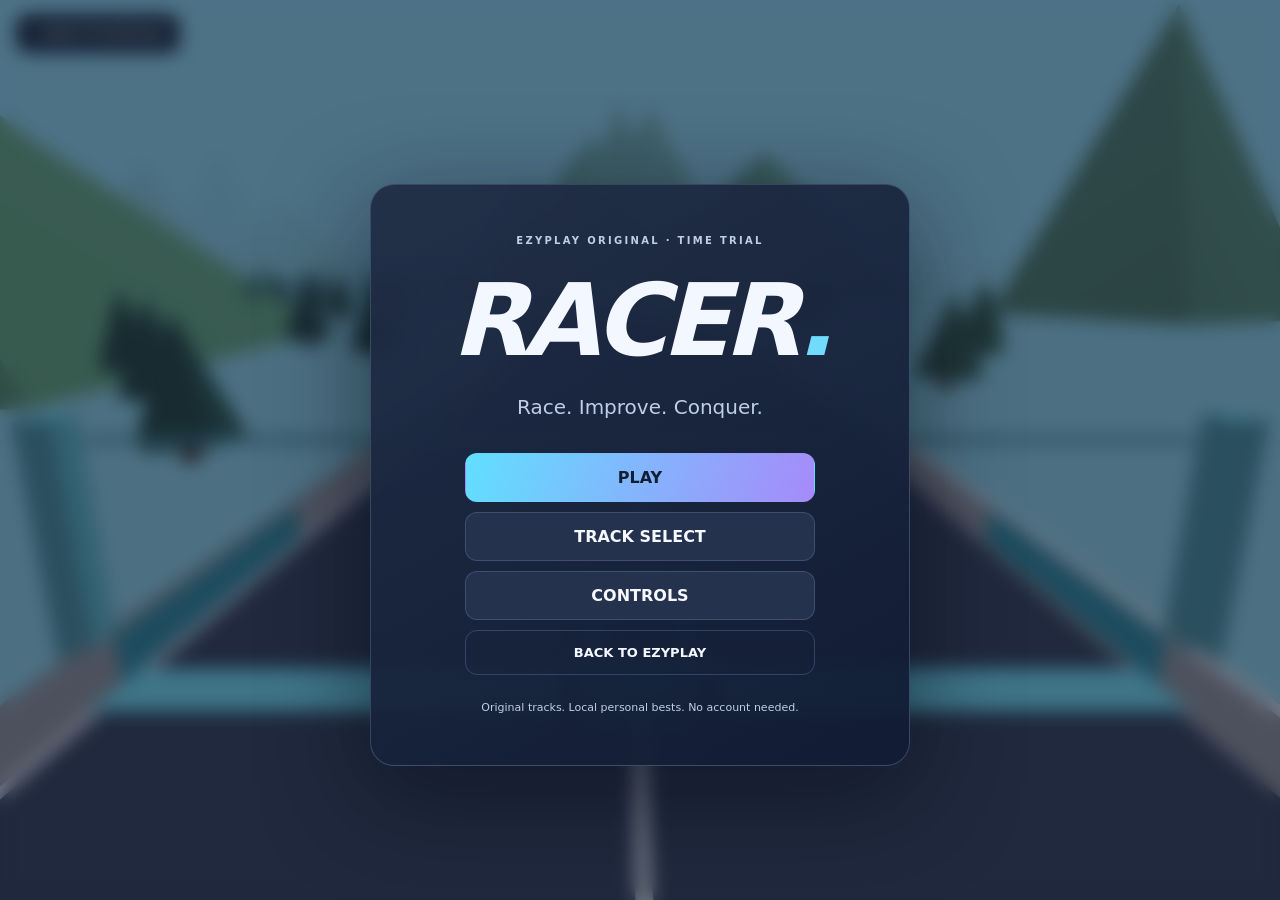
==== racer/index.html @ 3d2c8586 "Build original WebGL Racer scene, arcade vehicle and reliable keyboard/touch input" ====
<!doctype html><html lang="en"><head><meta charset="utf-8"><meta name="viewport" content="width=device-width,initial-scale=1,maximum-scale=1,user-scalable=no,viewport-fit=cover"><meta name="theme-color" content="#10172d"><title>Racer — EzyPlay</title><link rel="stylesheet" href="racer.css"></head><body>
<canvas id="scene" aria-label="Racer 3D racing view"></canvas><a id="platformHome" href="../">← BACK TO EZYPLAY</a>
<div id="hud" hidden><div><strong id="trackLabel">First Gear</strong><span id="checkpointLabel">CHECKPOINTS</span></div><div class="timing"><strong id="timer">00:00.000</strong><span id="speed">0 KM/H</span></div><button id="pauseButton">PAUSE</button><button id="restartButton">RESTART</button></div>
<div id="countdown" aria-live="polite"></div><div id="notice" role="status"></div>
<section id="menu" class="overlay"><div class="panel menu-panel"><p class="eyebrow">EZYPLAY ORIGINAL · TIME TRIAL</p><h1>RACER<span>.</span></h1><p class="subtitle">Race. Improve. Conquer.</p><div class="menu-actions"><button id="playButton" class="primary">PLAY</button><button id="trackSelectButton">TRACK SELECT</button><button id="controlsButton">CONTROLS</button><a class="button-link" href="../">BACK TO EZYPLAY</a></div><p class="small">Original tracks. Local personal bests. No account needed.</p></div></section>
<section id="trackMenu" class="overlay" hidden><div class="panel wide"><div class="panel-heading"><h2>CHOOSE YOUR TRACK</h2><button id="trackBack">BACK</button></div><div id="trackCards" class="track-cards"></div></div></section>
<section id="help" class="overlay" hidden><div class="panel"><h2>HOW TO DRIVE</h2><p>Hold accelerate and steer smoothly. Brake before tight turns. Hold brake after stopping to reverse.</p><dl><dt>Accelerate</dt><dd>W / ↑</dd><dt>Brake / reverse</dt><dd>S / ↓</dd><dt>Steer</dt><dd>A / D or ← / →</dd><dt>Restart / pause</dt><dd>R / Escape</dd></dl><p>On iPad, hold the large steering and pedal buttons together. Releasing a finger releases that input. Leaving the page pauses the race.</p><p>Pass all checkpoint gates in order, then cross the finish. Off-track recovery returns you to the last checkpoint with a 3-second penalty.</p><button id="helpBack" class="primary">GOT IT</button></div></section>
<section id="pauseMenu" class="overlay" hidden><div class="panel"><h2>PAUSED</h2><p>Your timer is stopped.</p><div class="menu-actions"><button id="resumeButton" class="primary">RESUME</button><button id="pauseRestart">RESTART</button><button id="pauseTracks">TRACK SELECT</button></div></div></section>
<section id="result" class="overlay" hidden><div class="panel"><p class="eyebrow">FINISH LINE CROSSED</p><h2>TRACK COMPLETE!</h2><h3 id="resultTrack"></h3><p id="resultMedal" class="medal"></p><div class="result-times"><div>YOUR TIME<strong id="resultTime"></strong></div><div>PERSONAL BEST<strong id="resultBest"></strong></div></div><p id="resultUnlock"></p><div class="menu-actions"><button id="retryButton" class="primary">RETRY</button><button id="nextButton">NEXT TRACK</button><button id="resultTracks">TRACK SELECT</button></div></div></section>
<div id="driveControls" hidden><div class="steering"><button data-drive="left" aria-label="Steer left">◀<small>LEFT</small></button><button data-drive="right" aria-label="Steer right">▶<small>RIGHT</small></button></div><div class="pedals"><button data-drive="brake" class="brake">BRAKE<small>REVERSE</small></button><button data-drive="throttle" class="accelerate">GO<small>ACCELERATE</small></button></div></div>
<section id="graphicsError" class="overlay" hidden><div class="panel"><h2>3D GRAPHICS UNAVAILABLE</h2><p id="graphicsMessage"></p><button onclick="location.reload()">RELOAD RACER</button><a class="button-link" href="../">BACK TO EZYPLAY</a></div></section>
<script type="module" src="racer.mjs"></script></body></html>
---- racer/racer.css ----
:root{color-scheme:dark;font-family:system-ui,-apple-system,BlinkMacSystemFont,"Segoe UI",sans-serif;color:#f3f7ff;background:#10172d}*{box-sizing:border-box;-webkit-user-select:none;user-select:none;-webkit-touch-callout:none}html,body{margin:0;width:100%;height:100%;overflow:hidden;overscroll-behavior:none}button,a{-webkit-tap-highlight-color:transparent}button{font:inherit;border:1px solid #7588b455;border-radius:12px;background:#25324e;color:#f5f8ff;padding:14px 18px;font-weight:800;cursor:pointer;touch-action:manipulation;min-height:48px}button:hover{filter:brightness(1.12)}button:disabled{opacity:.4;cursor:not-allowed}button:focus-visible,a:focus-visible{outline:3px solid #78e4ff;outline-offset:3px}button.primary{background:linear-gradient(110deg,#61dfff,#a68afa);color:#101e37;border-color:transparent}a{color:inherit;text-decoration:none}.button-link{display:block;border:1px solid #7588b455;padding:14px;border-radius:12px;font-size:13px;font-weight:800;text-align:center}#scene{position:fixed;inset:0;width:100%;height:100%;display:block;touch-action:none}#platformHome{position:fixed;z-index:5;top:max(14px,env(safe-area-inset-top));left:max(16px,env(safe-area-inset-left));background:#111b32df;border:1px solid #ffffff20;padding:12px 14px;border-radius:12px;font-size:11px;font-weight:850;letter-spacing:.5px;touch-action:manipulation}.overlay{position:fixed;z-index:10;inset:0;display:flex;align-items:center;justify-content:center;background:#0a102283;backdrop-filter:blur(9px);padding:70px 20px 20px;overflow:auto}.panel{background:linear-gradient(150deg,#202d46f5,#111c34f5);border:1px solid #809ac150;border-radius:24px;padding:28px;width:min(540px,100%);max-height:100%;overflow:auto;box-shadow:0 28px 100px #03091688;text-align:center}.wide{width:min(1100px,100%)}.menu-panel{padding:38px 32px}.eyebrow{font-size:10px;letter-spacing:2.3px;color:#97dcff;font-weight:850}h1{font-size:clamp(64px,12vw,100px);font-style:italic;letter-spacing:-6px;line-height:1;margin:22px 0 10px}h1 span{color:#70dbfa}h2{font-size:25px;letter-spacing:-.5px;margin:10px 0 18px}h3{margin:8px 0}.subtitle{font-size:20px;color:#bbcce6;margin-bottom:30px}.menu-actions{display:grid;gap:10px;max-width:350px;margin:20px auto 0}.small{font-size:11px;color:#94a6c4;line-height:1.6;margin-top:24px}.panel>p{line-height:1.6;color:#bfcee6}.panel dl{display:grid;grid-template-columns:1fr 1fr;text-align:left;gap:12px;font-size:14px}.panel dd{margin:0;color:#80e5ff;font-weight:800}.panel dt{color:#aebdd5}#hud{position:fixed;z-index:4;top:max(70px,calc(env(safe-area-inset-top) + 60px));left:max(16px,env(safe-area-inset-left));right:max(16px,env(safe-area-inset-right));display:flex;align-items:flex-start;gap:8px;pointer-events:none}#hud>div{background:#101c33d9;border:1px solid #fff2;border-radius:12px;padding:10px 14px}#hud strong,#hud span{display:block}#trackLabel{font-size:14px}#checkpointLabel{font-size:10px;color:#a8c2df;margin-top:5px}.timing{margin-left:auto;min-width:128px;text-align:right}#timer{font-size:23px;font-variant-numeric:tabular-nums;letter-spacing:1px}#speed{font-size:11px;color:#83e5ff;margin-top:3px}#hud button{pointer-events:auto;padding:12px;font-size:11px}#countdown{position:fixed;z-index:6;top:38%;left:50%;transform:translate(-50%,-50%);font-size:clamp(64px,15vw,120px);font-weight:950;color:#fbffff;text-shadow:0 5px 25px #122544aa;pointer-events:none}#notice{position:fixed;z-index:7;top:155px;left:50%;transform:translateX(-50%);color:#fff;background:#15213acc;border-radius:10px;padding:8px 14px;font-size:13px;text-align:center;pointer-events:none}#notice:empty{display:none}#driveControls{position:fixed;z-index:5;bottom:max(22px,env(safe-area-inset-bottom));left:max(20px,env(safe-area-inset-left));right:max(20px,env(safe-area-inset-right));display:flex;justify-content:space-between;pointer-events:none;gap:16px}.steering,.pedals{display:flex;gap:12px;align-items:flex-end}#driveControls button{pointer-events:auto;touch-action:none;min-width:80px;width:clamp(80px,11vw,116px);height:clamp(80px,12vw,118px);font-size:24px;border:2px solid #d9eaff70;background:#182940c9;box-shadow:0 5px 20px #09132433;backdrop-filter:blur(4px)}#driveControls small{display:block;font-size:10px;margin-top:8px;letter-spacing:.4px}#driveControls .accelerate{background:#1b715cda;color:#d9fff2;border-color:#81f8c6}#driveControls .brake{font-size:14px;background:#61354edb;border-color:#e6a3bc}#driveControls button.held{background:#effbff;color:#15253c;transform:translateY(2px);box-shadow:0 0 25px #aee9ff66}.panel-heading{display:flex;align-items:center;justify-content:space-between;gap:12px;text-align:left}.track-cards{display:grid;grid-template-columns:repeat(auto-fit,minmax(205px,1fr));gap:12px;margin-top:16px}.track-card{border:1px solid #7184a14a;border-radius:15px;padding:18px;text-align:left;background:#101c32}.track-card h3{font-size:17px}.track-card p{font-size:12px;color:#aebed7;line-height:1.6}.track-card button{width:100%;margin-top:10px}.track-card.locked{opacity:.6}.track-number{color:#81dfff;font-size:11px;font-weight:850;letter-spacing:1px}.result-times{display:grid;grid-template-columns:1fr 1fr;gap:12px;margin:24px 0;font-size:11px;color:#9cb5d5}.result-times strong{display:block;color:#f6fcff;font-size:25px;margin-top:8px;font-variant-numeric:tabular-nums}.medal{font-size:24px;font-weight:850;color:#ffdd8e!important}[hidden]{display:none!important}@media(max-width:620px){.panel{padding:22px}.overlay{padding:65px 14px 14px}#hud{left:10px;right:10px;gap:5px}#hud>div{padding:9px}#trackLabel{font-size:12px;max-width:120px}#hud button{padding:8px;min-height:42px;font-size:9px}#timer{font-size:19px}.timing{min-width:110px}#driveControls{left:10px;right:10px;bottom:max(14px,env(safe-area-inset-bottom));gap:6px}.steering,.pedals{gap:6px}#driveControls button{min-width:66px;width:clamp(66px,19vw,94px);height:85px;font-size:21px}#driveControls .brake{font-size:11px}#driveControls small{font-size:8px}.result-times strong{font-size:21px}}@media(max-height:550px){.overlay{padding-top:58px}.menu-panel{padding:18px}h1{font-size:64px;margin:12px 0}.subtitle{margin:12px 0}.menu-actions{grid-template-columns:1fr 1fr;max-width:460px;margin-top:14px}.small{margin-top:12px}#driveControls button{height:76px;min-width:76px;width:76px}#hud{top:60px}#countdown{top:45%}}@media(prefers-reduced-motion:reduce){*{scroll-behavior:auto!important}}
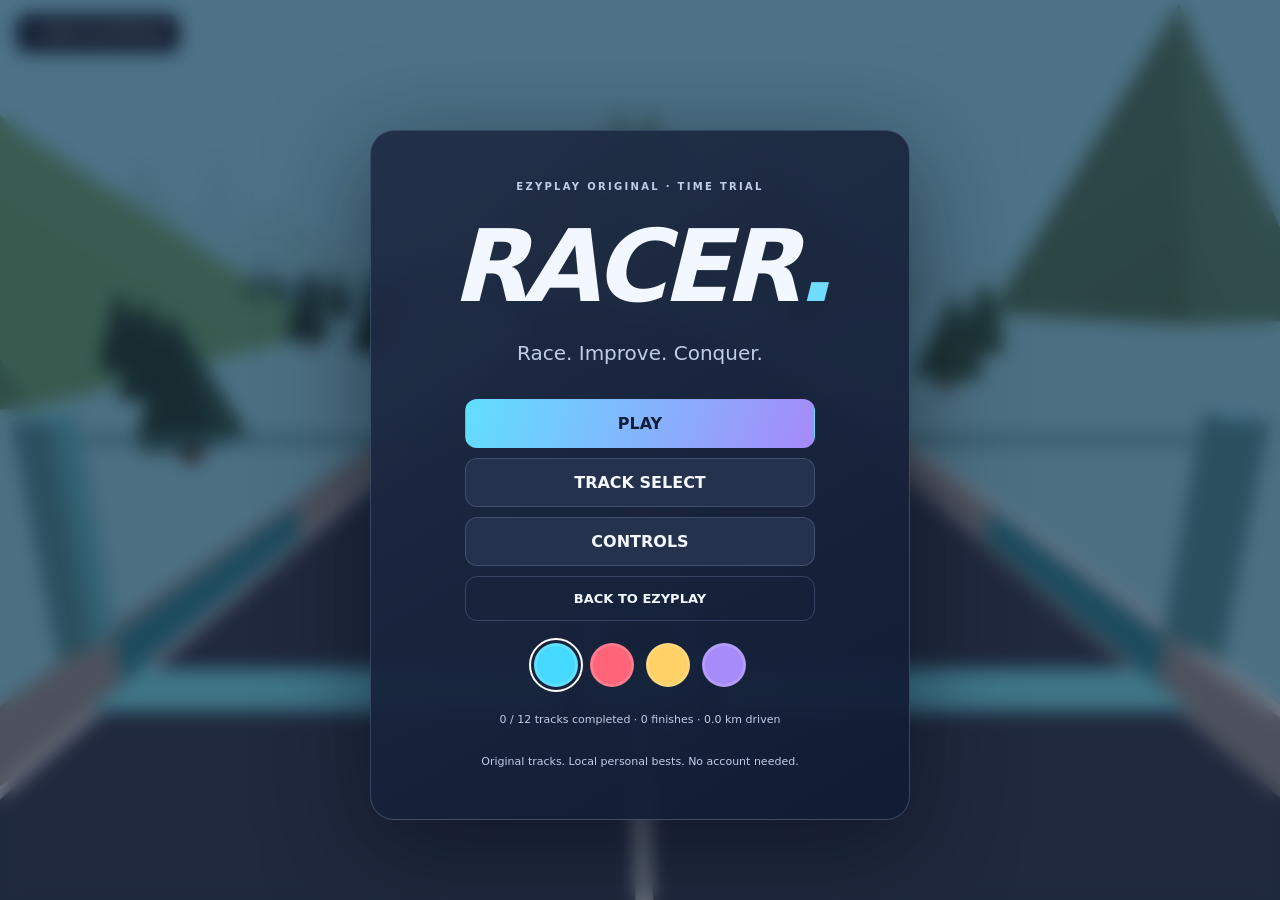
==== commit bfb54e88: "Save Racer unlocks, best times, medals, colors and race statistics in an isolated key" ====
--- a/racer/index.html
+++ b/racer/index.html
@@ -2,7 +2,7 @@
 <canvas id="scene" aria-label="Racer 3D racing view"></canvas><a id="platformHome" href="../">← BACK TO EZYPLAY</a>
 <div id="hud" hidden><div><strong id="trackLabel">First Gear</strong><span id="checkpointLabel">CHECKPOINTS</span></div><div class="timing"><strong id="timer">00:00.000</strong><span id="speed">0 KM/H</span></div><button id="pauseButton">PAUSE</button><button id="restartButton">RESTART</button></div>
 <div id="countdown" aria-live="polite"></div><div id="notice" role="status"></div>
-<section id="menu" class="overlay"><div class="panel menu-panel"><p class="eyebrow">EZYPLAY ORIGINAL · TIME TRIAL</p><h1>RACER<span>.</span></h1><p class="subtitle">Race. Improve. Conquer.</p><div class="menu-actions"><button id="playButton" class="primary">PLAY</button><button id="trackSelectButton">TRACK SELECT</button><button id="controlsButton">CONTROLS</button><a class="button-link" href="../">BACK TO EZYPLAY</a></div><p class="small">Original tracks. Local personal bests. No account needed.</p></div></section>
+<section id="menu" class="overlay"><div class="panel menu-panel"><p class="eyebrow">EZYPLAY ORIGINAL · TIME TRIAL</p><h1>RACER<span>.</span></h1><p class="subtitle">Race. Improve. Conquer.</p><div class="menu-actions"><button id="playButton" class="primary">PLAY</button><button id="trackSelectButton">TRACK SELECT</button><button id="controlsButton">CONTROLS</button><a class="button-link" href="../">BACK TO EZYPLAY</a></div><div id="colorOptions" class="color-options" aria-label="Vehicle color"></div><p id="progressSummary" class="small"></p><p class="small">Original tracks. Local personal bests. No account needed.</p></div></section>
 <section id="trackMenu" class="overlay" hidden><div class="panel wide"><div class="panel-heading"><h2>CHOOSE YOUR TRACK</h2><button id="trackBack">BACK</button></div><div id="trackCards" class="track-cards"></div></div></section>
 <section id="help" class="overlay" hidden><div class="panel"><h2>HOW TO DRIVE</h2><p>Hold accelerate and steer smoothly. Brake before tight turns. Hold brake after stopping to reverse.</p><dl><dt>Accelerate</dt><dd>W / ↑</dd><dt>Brake / reverse</dt><dd>S / ↓</dd><dt>Steer</dt><dd>A / D or ← / →</dd><dt>Restart / pause</dt><dd>R / Escape</dd></dl><p>On iPad, hold the large steering and pedal buttons together. Releasing a finger releases that input. Leaving the page pauses the race.</p><p>Pass all checkpoint gates in order, then cross the finish. Off-track recovery returns you to the last checkpoint with a 3-second penalty.</p><button id="helpBack" class="primary">GOT IT</button></div></section>
 <section id="pauseMenu" class="overlay" hidden><div class="panel"><h2>PAUSED</h2><p>Your timer is stopped.</p><div class="menu-actions"><button id="resumeButton" class="primary">RESUME</button><button id="pauseRestart">RESTART</button><button id="pauseTracks">TRACK SELECT</button></div></div></section>
--- a/racer/racer.css
+++ b/racer/racer.css
@@ -1 +1,3 @@
 :root{color-scheme:dark;font-family:system-ui,-apple-system,BlinkMacSystemFont,"Segoe UI",sans-serif;color:#f3f7ff;background:#10172d}*{box-sizing:border-box;-webkit-user-select:none;user-select:none;-webkit-touch-callout:none}html,body{margin:0;width:100%;height:100%;overflow:hidden;overscroll-behavior:none}button,a{-webkit-tap-highlight-color:transparent}button{font:inherit;border:1px solid #7588b455;border-radius:12px;background:#25324e;color:#f5f8ff;padding:14px 18px;font-weight:800;cursor:pointer;touch-action:manipulation;min-height:48px}button:hover{filter:brightness(1.12)}button:disabled{opacity:.4;cursor:not-allowed}button:focus-visible,a:focus-visible{outline:3px solid #78e4ff;outline-offset:3px}button.primary{background:linear-gradient(110deg,#61dfff,#a68afa);color:#101e37;border-color:transparent}a{color:inherit;text-decoration:none}.button-link{display:block;border:1px solid #7588b455;padding:14px;border-radius:12px;font-size:13px;font-weight:800;text-align:center}#scene{position:fixed;inset:0;width:100%;height:100%;display:block;touch-action:none}#platformHome{position:fixed;z-index:5;top:max(14px,env(safe-area-inset-top));left:max(16px,env(safe-area-inset-left));background:#111b32df;border:1px solid #ffffff20;padding:12px 14px;border-radius:12px;font-size:11px;font-weight:850;letter-spacing:.5px;touch-action:manipulation}.overlay{position:fixed;z-index:10;inset:0;display:flex;align-items:center;justify-content:center;background:#0a102283;backdrop-filter:blur(9px);padding:70px 20px 20px;overflow:auto}.panel{background:linear-gradient(150deg,#202d46f5,#111c34f5);border:1px solid #809ac150;border-radius:24px;padding:28px;width:min(540px,100%);max-height:100%;overflow:auto;box-shadow:0 28px 100px #03091688;text-align:center}.wide{width:min(1100px,100%)}.menu-panel{padding:38px 32px}.eyebrow{font-size:10px;letter-spacing:2.3px;color:#97dcff;font-weight:850}h1{font-size:clamp(64px,12vw,100px);font-style:italic;letter-spacing:-6px;line-height:1;margin:22px 0 10px}h1 span{color:#70dbfa}h2{font-size:25px;letter-spacing:-.5px;margin:10px 0 18px}h3{margin:8px 0}.subtitle{font-size:20px;color:#bbcce6;margin-bottom:30px}.menu-actions{display:grid;gap:10px;max-width:350px;margin:20px auto 0}.small{font-size:11px;color:#94a6c4;line-height:1.6;margin-top:24px}.panel>p{line-height:1.6;color:#bfcee6}.panel dl{display:grid;grid-template-columns:1fr 1fr;text-align:left;gap:12px;font-size:14px}.panel dd{margin:0;color:#80e5ff;font-weight:800}.panel dt{color:#aebdd5}#hud{position:fixed;z-index:4;top:max(70px,calc(env(safe-area-inset-top) + 60px));left:max(16px,env(safe-area-inset-left));right:max(16px,env(safe-area-inset-right));display:flex;align-items:flex-start;gap:8px;pointer-events:none}#hud>div{background:#101c33d9;border:1px solid #fff2;border-radius:12px;padding:10px 14px}#hud strong,#hud span{display:block}#trackLabel{font-size:14px}#checkpointLabel{font-size:10px;color:#a8c2df;margin-top:5px}.timing{margin-left:auto;min-width:128px;text-align:right}#timer{font-size:23px;font-variant-numeric:tabular-nums;letter-spacing:1px}#speed{font-size:11px;color:#83e5ff;margin-top:3px}#hud button{pointer-events:auto;padding:12px;font-size:11px}#countdown{position:fixed;z-index:6;top:38%;left:50%;transform:translate(-50%,-50%);font-size:clamp(64px,15vw,120px);font-weight:950;color:#fbffff;text-shadow:0 5px 25px #122544aa;pointer-events:none}#notice{position:fixed;z-index:7;top:155px;left:50%;transform:translateX(-50%);color:#fff;background:#15213acc;border-radius:10px;padding:8px 14px;font-size:13px;text-align:center;pointer-events:none}#notice:empty{display:none}#driveControls{position:fixed;z-index:5;bottom:max(22px,env(safe-area-inset-bottom));left:max(20px,env(safe-area-inset-left));right:max(20px,env(safe-area-inset-right));display:flex;justify-content:space-between;pointer-events:none;gap:16px}.steering,.pedals{display:flex;gap:12px;align-items:flex-end}#driveControls button{pointer-events:auto;touch-action:none;min-width:80px;width:clamp(80px,11vw,116px);height:clamp(80px,12vw,118px);font-size:24px;border:2px solid #d9eaff70;background:#182940c9;box-shadow:0 5px 20px #09132433;backdrop-filter:blur(4px)}#driveControls small{display:block;font-size:10px;margin-top:8px;letter-spacing:.4px}#driveControls .accelerate{background:#1b715cda;color:#d9fff2;border-color:#81f8c6}#driveControls .brake{font-size:14px;background:#61354edb;border-color:#e6a3bc}#driveControls button.held{background:#effbff;color:#15253c;transform:translateY(2px);box-shadow:0 0 25px #aee9ff66}.panel-heading{display:flex;align-items:center;justify-content:space-between;gap:12px;text-align:left}.track-cards{display:grid;grid-template-columns:repeat(auto-fit,minmax(205px,1fr));gap:12px;margin-top:16px}.track-card{border:1px solid #7184a14a;border-radius:15px;padding:18px;text-align:left;background:#101c32}.track-card h3{font-size:17px}.track-card p{font-size:12px;color:#aebed7;line-height:1.6}.track-card button{width:100%;margin-top:10px}.track-card.locked{opacity:.6}.track-number{color:#81dfff;font-size:11px;font-weight:850;letter-spacing:1px}.result-times{display:grid;grid-template-columns:1fr 1fr;gap:12px;margin:24px 0;font-size:11px;color:#9cb5d5}.result-times strong{display:block;color:#f6fcff;font-size:25px;margin-top:8px;font-variant-numeric:tabular-nums}.medal{font-size:24px;font-weight:850;color:#ffdd8e!important}[hidden]{display:none!important}@media(max-width:620px){.panel{padding:22px}.overlay{padding:65px 14px 14px}#hud{left:10px;right:10px;gap:5px}#hud>div{padding:9px}#trackLabel{font-size:12px;max-width:120px}#hud button{padding:8px;min-height:42px;font-size:9px}#timer{font-size:19px}.timing{min-width:110px}#driveControls{left:10px;right:10px;bottom:max(14px,env(safe-area-inset-bottom));gap:6px}.steering,.pedals{gap:6px}#driveControls button{min-width:66px;width:clamp(66px,19vw,94px);height:85px;font-size:21px}#driveControls .brake{font-size:11px}#driveControls small{font-size:8px}.result-times strong{font-size:21px}}@media(max-height:550px){.overlay{padding-top:58px}.menu-panel{padding:18px}h1{font-size:64px;margin:12px 0}.subtitle{margin:12px 0}.menu-actions{grid-template-columns:1fr 1fr;max-width:460px;margin-top:14px}.small{margin-top:12px}#driveControls button{height:76px;min-width:76px;width:76px}#hud{top:60px}#countdown{top:45%}}@media(prefers-reduced-motion:reduce){*{scroll-behavior:auto!important}}
+
+.color-options{display:flex;justify-content:center;gap:12px;margin-top:22px}.color-choice{min-height:44px;width:44px;padding:0;border-radius:50%;background:var(--car-color);border:3px solid #ffffff25}.color-choice[aria-pressed=true]{outline:2px solid #fff;outline-offset:3px}
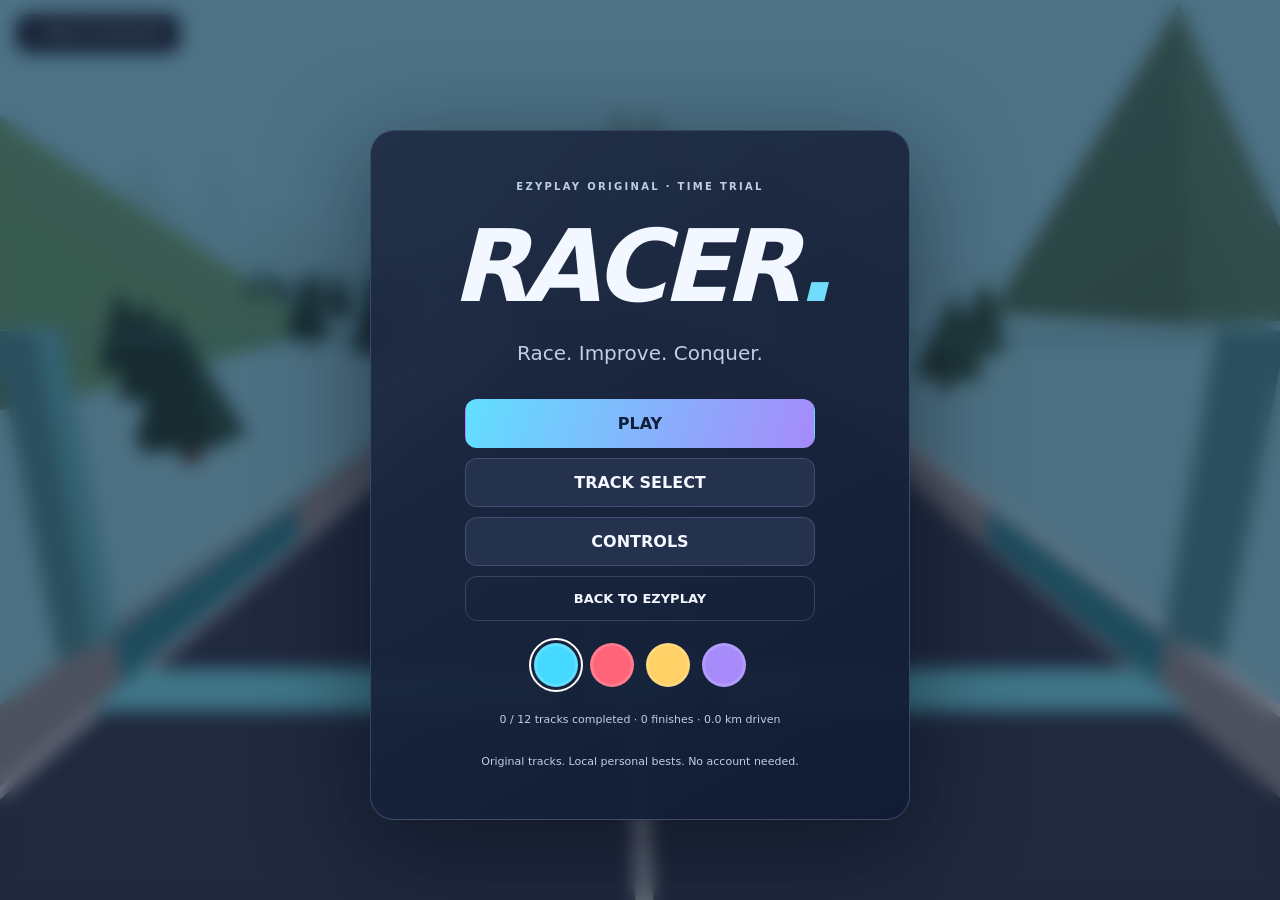
==== commit 4dbd59aa: "Polish Racer menus, scenery, mobile layout and rendering budget" ====
--- a/racer/index.html
+++ b/racer/index.html
@@ -2,11 +2,11 @@
 <canvas id="scene" aria-label="Racer 3D racing view"></canvas><a id="platformHome" href="../">← BACK TO EZYPLAY</a>
 <div id="hud" hidden><div><strong id="trackLabel">First Gear</strong><span id="checkpointLabel">CHECKPOINTS</span></div><div class="timing"><strong id="timer">00:00.000</strong><span id="speed">0 KM/H</span></div><button id="pauseButton">PAUSE</button><button id="restartButton">RESTART</button></div>
 <div id="countdown" aria-live="polite"></div><div id="notice" role="status"></div>
-<section id="menu" class="overlay"><div class="panel menu-panel"><p class="eyebrow">EZYPLAY ORIGINAL · TIME TRIAL</p><h1>RACER<span>.</span></h1><p class="subtitle">Race. Improve. Conquer.</p><div class="menu-actions"><button id="playButton" class="primary">PLAY</button><button id="trackSelectButton">TRACK SELECT</button><button id="controlsButton">CONTROLS</button><a class="button-link" href="../">BACK TO EZYPLAY</a></div><div id="colorOptions" class="color-options" aria-label="Vehicle color"></div><p id="progressSummary" class="small"></p><p class="small">Original tracks. Local personal bests. No account needed.</p></div></section>
+<section id="menu" class="overlay"><div class="panel menu-panel"><p class="eyebrow">EZYPLAY ORIGINAL · TIME TRIAL</p><h1>RACER<span>.</span></h1><p class="subtitle">Race. Improve. Conquer.</p><div class="menu-actions"><button id="playButton" class="primary">PLAY</button><button id="trackSelectButton">TRACK SELECT</button><button id="controlsButton">CONTROLS</button><a class="button-link" href="../">BACK TO EZYPLAY</a></div><p class="orientation-tip">Rotate to landscape for a wider view. Both orientations are supported.</p><div id="colorOptions" class="color-options" aria-label="Vehicle color"></div><p id="progressSummary" class="small"></p><p class="small">Original tracks. Local personal bests. No account needed.</p></div></section>
 <section id="trackMenu" class="overlay" hidden><div class="panel wide"><div class="panel-heading"><h2>CHOOSE YOUR TRACK</h2><button id="trackBack">BACK</button></div><div id="trackCards" class="track-cards"></div></div></section>
 <section id="help" class="overlay" hidden><div class="panel"><h2>HOW TO DRIVE</h2><p>Hold accelerate and steer smoothly. Brake before tight turns. Hold brake after stopping to reverse.</p><dl><dt>Accelerate</dt><dd>W / ↑</dd><dt>Brake / reverse</dt><dd>S / ↓</dd><dt>Steer</dt><dd>A / D or ← / →</dd><dt>Restart / pause</dt><dd>R / Escape</dd></dl><p>On iPad, hold the large steering and pedal buttons together. Releasing a finger releases that input. Leaving the page pauses the race.</p><p>Pass all checkpoint gates in order, then cross the finish. Off-track recovery returns you to the last checkpoint with a 3-second penalty.</p><button id="helpBack" class="primary">GOT IT</button></div></section>
 <section id="pauseMenu" class="overlay" hidden><div class="panel"><h2>PAUSED</h2><p>Your timer is stopped.</p><div class="menu-actions"><button id="resumeButton" class="primary">RESUME</button><button id="pauseRestart">RESTART</button><button id="pauseTracks">TRACK SELECT</button></div></div></section>
 <section id="result" class="overlay" hidden><div class="panel"><p class="eyebrow">FINISH LINE CROSSED</p><h2>TRACK COMPLETE!</h2><h3 id="resultTrack"></h3><p id="resultMedal" class="medal"></p><div class="result-times"><div>YOUR TIME<strong id="resultTime"></strong></div><div>PERSONAL BEST<strong id="resultBest"></strong></div></div><p id="resultUnlock"></p><div class="menu-actions"><button id="retryButton" class="primary">RETRY</button><button id="nextButton">NEXT TRACK</button><button id="resultTracks">TRACK SELECT</button></div></div></section>
-<div id="driveControls" hidden><div class="steering"><button data-drive="left" aria-label="Steer left">◀<small>LEFT</small></button><button data-drive="right" aria-label="Steer right">▶<small>RIGHT</small></button></div><div class="pedals"><button data-drive="brake" class="brake">BRAKE<small>REVERSE</small></button><button data-drive="throttle" class="accelerate">GO<small>ACCELERATE</small></button></div></div>
+<div id="driveControls" hidden><div class="steering"><button data-drive="left" aria-label="Steer left">◀︎<small>LEFT</small></button><button data-drive="right" aria-label="Steer right">▶︎<small>RIGHT</small></button></div><div class="pedals"><button data-drive="brake" class="brake">BRAKE<small>REVERSE</small></button><button data-drive="throttle" class="accelerate">GO<small>ACCELERATE</small></button></div></div>
 <section id="graphicsError" class="overlay" hidden><div class="panel"><h2>3D GRAPHICS UNAVAILABLE</h2><p id="graphicsMessage"></p><button onclick="location.reload()">RELOAD RACER</button><a class="button-link" href="../">BACK TO EZYPLAY</a></div></section>
 <script type="module" src="racer.mjs"></script></body></html>
--- a/racer/racer.css
+++ b/racer/racer.css
@@ -1,3 +1,5 @@
 :root{color-scheme:dark;font-family:system-ui,-apple-system,BlinkMacSystemFont,"Segoe UI",sans-serif;color:#f3f7ff;background:#10172d}*{box-sizing:border-box;-webkit-user-select:none;user-select:none;-webkit-touch-callout:none}html,body{margin:0;width:100%;height:100%;overflow:hidden;overscroll-behavior:none}button,a{-webkit-tap-highlight-color:transparent}button{font:inherit;border:1px solid #7588b455;border-radius:12px;background:#25324e;color:#f5f8ff;padding:14px 18px;font-weight:800;cursor:pointer;touch-action:manipulation;min-height:48px}button:hover{filter:brightness(1.12)}button:disabled{opacity:.4;cursor:not-allowed}button:focus-visible,a:focus-visible{outline:3px solid #78e4ff;outline-offset:3px}button.primary{background:linear-gradient(110deg,#61dfff,#a68afa);color:#101e37;border-color:transparent}a{color:inherit;text-decoration:none}.button-link{display:block;border:1px solid #7588b455;padding:14px;border-radius:12px;font-size:13px;font-weight:800;text-align:center}#scene{position:fixed;inset:0;width:100%;height:100%;display:block;touch-action:none}#platformHome{position:fixed;z-index:5;top:max(14px,env(safe-area-inset-top));left:max(16px,env(safe-area-inset-left));background:#111b32df;border:1px solid #ffffff20;padding:12px 14px;border-radius:12px;font-size:11px;font-weight:850;letter-spacing:.5px;touch-action:manipulation}.overlay{position:fixed;z-index:10;inset:0;display:flex;align-items:center;justify-content:center;background:#0a102283;backdrop-filter:blur(9px);padding:70px 20px 20px;overflow:auto}.panel{background:linear-gradient(150deg,#202d46f5,#111c34f5);border:1px solid #809ac150;border-radius:24px;padding:28px;width:min(540px,100%);max-height:100%;overflow:auto;box-shadow:0 28px 100px #03091688;text-align:center}.wide{width:min(1100px,100%)}.menu-panel{padding:38px 32px}.eyebrow{font-size:10px;letter-spacing:2.3px;color:#97dcff;font-weight:850}h1{font-size:clamp(64px,12vw,100px);font-style:italic;letter-spacing:-6px;line-height:1;margin:22px 0 10px}h1 span{color:#70dbfa}h2{font-size:25px;letter-spacing:-.5px;margin:10px 0 18px}h3{margin:8px 0}.subtitle{font-size:20px;color:#bbcce6;margin-bottom:30px}.menu-actions{display:grid;gap:10px;max-width:350px;margin:20px auto 0}.small{font-size:11px;color:#94a6c4;line-height:1.6;margin-top:24px}.panel>p{line-height:1.6;color:#bfcee6}.panel dl{display:grid;grid-template-columns:1fr 1fr;text-align:left;gap:12px;font-size:14px}.panel dd{margin:0;color:#80e5ff;font-weight:800}.panel dt{color:#aebdd5}#hud{position:fixed;z-index:4;top:max(70px,calc(env(safe-area-inset-top) + 60px));left:max(16px,env(safe-area-inset-left));right:max(16px,env(safe-area-inset-right));display:flex;align-items:flex-start;gap:8px;pointer-events:none}#hud>div{background:#101c33d9;border:1px solid #fff2;border-radius:12px;padding:10px 14px}#hud strong,#hud span{display:block}#trackLabel{font-size:14px}#checkpointLabel{font-size:10px;color:#a8c2df;margin-top:5px}.timing{margin-left:auto;min-width:128px;text-align:right}#timer{font-size:23px;font-variant-numeric:tabular-nums;letter-spacing:1px}#speed{font-size:11px;color:#83e5ff;margin-top:3px}#hud button{pointer-events:auto;padding:12px;font-size:11px}#countdown{position:fixed;z-index:6;top:38%;left:50%;transform:translate(-50%,-50%);font-size:clamp(64px,15vw,120px);font-weight:950;color:#fbffff;text-shadow:0 5px 25px #122544aa;pointer-events:none}#notice{position:fixed;z-index:7;top:155px;left:50%;transform:translateX(-50%);color:#fff;background:#15213acc;border-radius:10px;padding:8px 14px;font-size:13px;text-align:center;pointer-events:none}#notice:empty{display:none}#driveControls{position:fixed;z-index:5;bottom:max(22px,env(safe-area-inset-bottom));left:max(20px,env(safe-area-inset-left));right:max(20px,env(safe-area-inset-right));display:flex;justify-content:space-between;pointer-events:none;gap:16px}.steering,.pedals{display:flex;gap:12px;align-items:flex-end}#driveControls button{pointer-events:auto;touch-action:none;min-width:80px;width:clamp(80px,11vw,116px);height:clamp(80px,12vw,118px);font-size:24px;border:2px solid #d9eaff70;background:#182940c9;box-shadow:0 5px 20px #09132433;backdrop-filter:blur(4px)}#driveControls small{display:block;font-size:10px;margin-top:8px;letter-spacing:.4px}#driveControls .accelerate{background:#1b715cda;color:#d9fff2;border-color:#81f8c6}#driveControls .brake{font-size:14px;background:#61354edb;border-color:#e6a3bc}#driveControls button.held{background:#effbff;color:#15253c;transform:translateY(2px);box-shadow:0 0 25px #aee9ff66}.panel-heading{display:flex;align-items:center;justify-content:space-between;gap:12px;text-align:left}.track-cards{display:grid;grid-template-columns:repeat(auto-fit,minmax(205px,1fr));gap:12px;margin-top:16px}.track-card{border:1px solid #7184a14a;border-radius:15px;padding:18px;text-align:left;background:#101c32}.track-card h3{font-size:17px}.track-card p{font-size:12px;color:#aebed7;line-height:1.6}.track-card button{width:100%;margin-top:10px}.track-card.locked{opacity:.6}.track-number{color:#81dfff;font-size:11px;font-weight:850;letter-spacing:1px}.result-times{display:grid;grid-template-columns:1fr 1fr;gap:12px;margin:24px 0;font-size:11px;color:#9cb5d5}.result-times strong{display:block;color:#f6fcff;font-size:25px;margin-top:8px;font-variant-numeric:tabular-nums}.medal{font-size:24px;font-weight:850;color:#ffdd8e!important}[hidden]{display:none!important}@media(max-width:620px){.panel{padding:22px}.overlay{padding:65px 14px 14px}#hud{left:10px;right:10px;gap:5px}#hud>div{padding:9px}#trackLabel{font-size:12px;max-width:120px}#hud button{padding:8px;min-height:42px;font-size:9px}#timer{font-size:19px}.timing{min-width:110px}#driveControls{left:10px;right:10px;bottom:max(14px,env(safe-area-inset-bottom));gap:6px}.steering,.pedals{gap:6px}#driveControls button{min-width:66px;width:clamp(66px,19vw,94px);height:85px;font-size:21px}#driveControls .brake{font-size:11px}#driveControls small{font-size:8px}.result-times strong{font-size:21px}}@media(max-height:550px){.overlay{padding-top:58px}.menu-panel{padding:18px}h1{font-size:64px;margin:12px 0}.subtitle{margin:12px 0}.menu-actions{grid-template-columns:1fr 1fr;max-width:460px;margin-top:14px}.small{margin-top:12px}#driveControls button{height:76px;min-width:76px;width:76px}#hud{top:60px}#countdown{top:45%}}@media(prefers-reduced-motion:reduce){*{scroll-behavior:auto!important}}
 
 .color-options{display:flex;justify-content:center;gap:12px;margin-top:22px}.color-choice{min-height:44px;width:44px;padding:0;border-radius:50%;background:var(--car-color);border:3px solid #ffffff25}.color-choice[aria-pressed=true]{outline:2px solid #fff;outline-offset:3px}
+
+.orientation-tip{display:none;font-size:11px!important;color:#94cde6!important}@media(orientation:portrait){.orientation-tip{display:block}}
